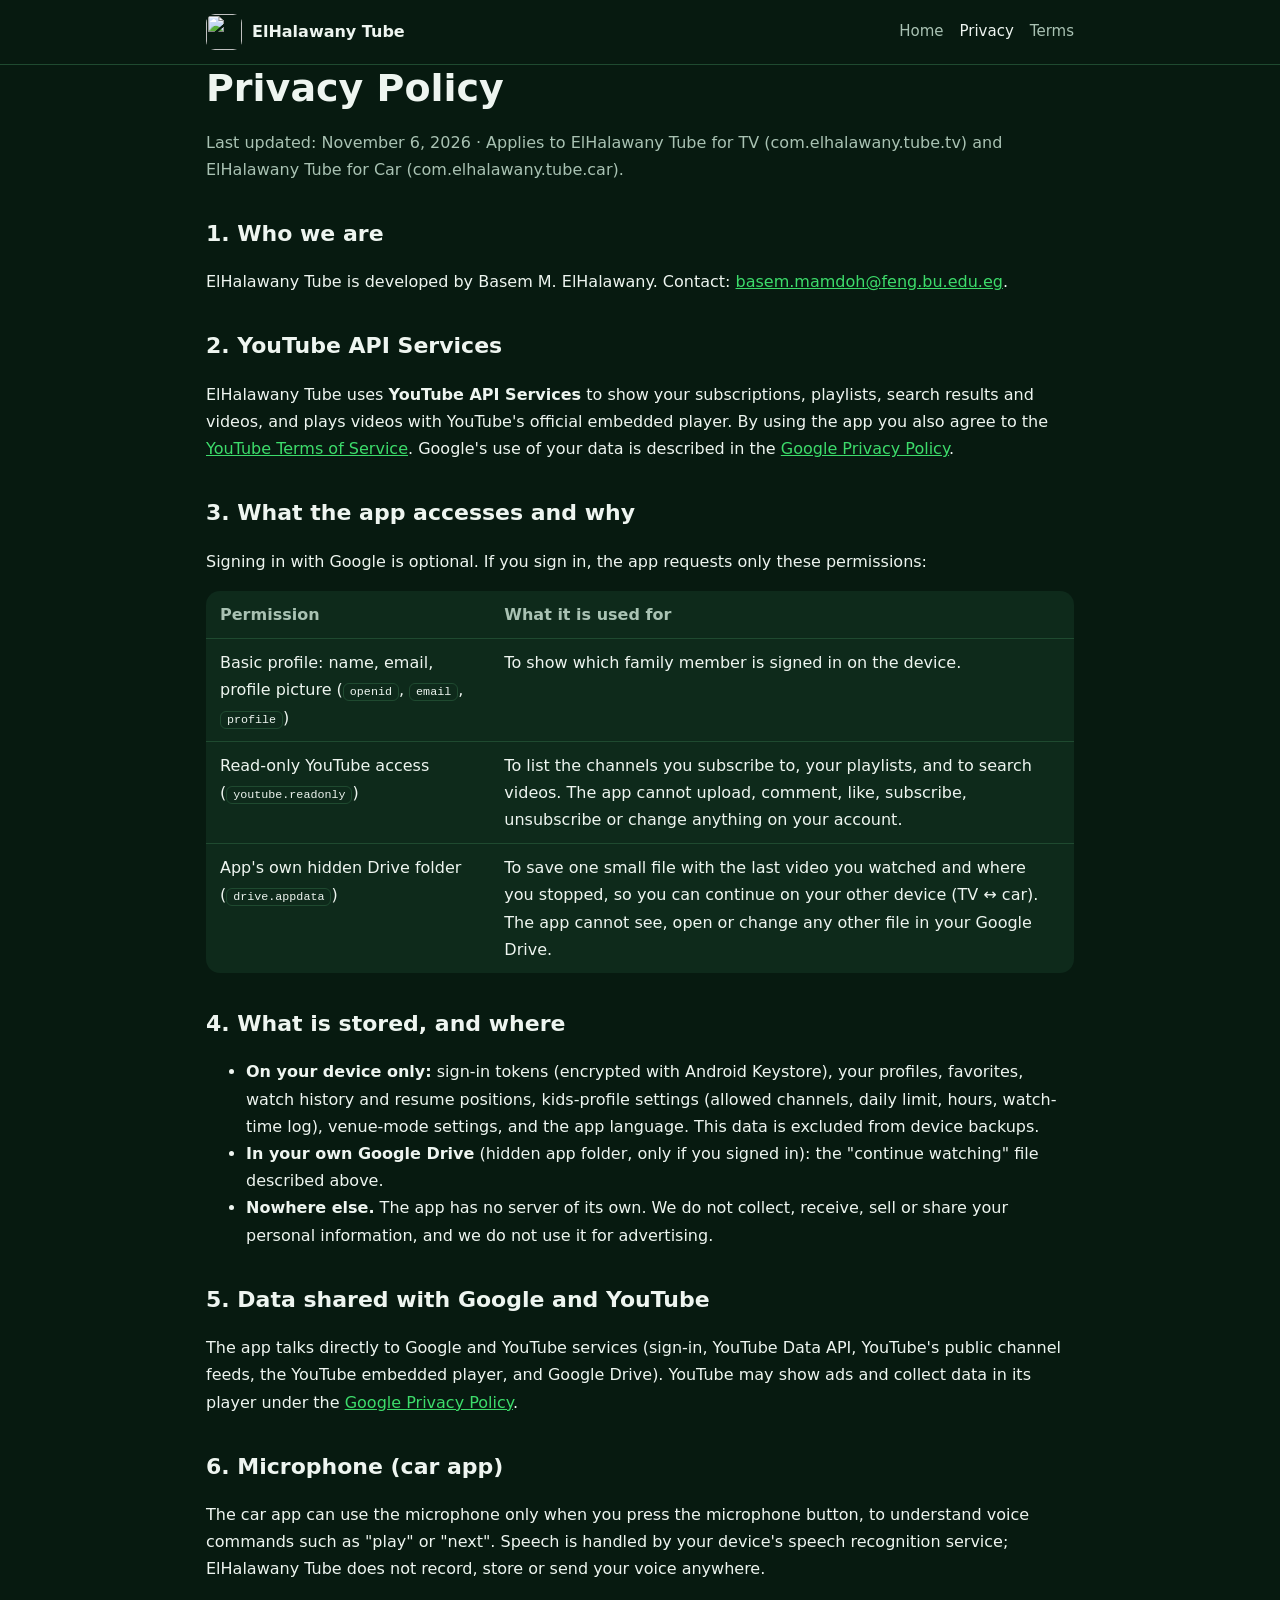
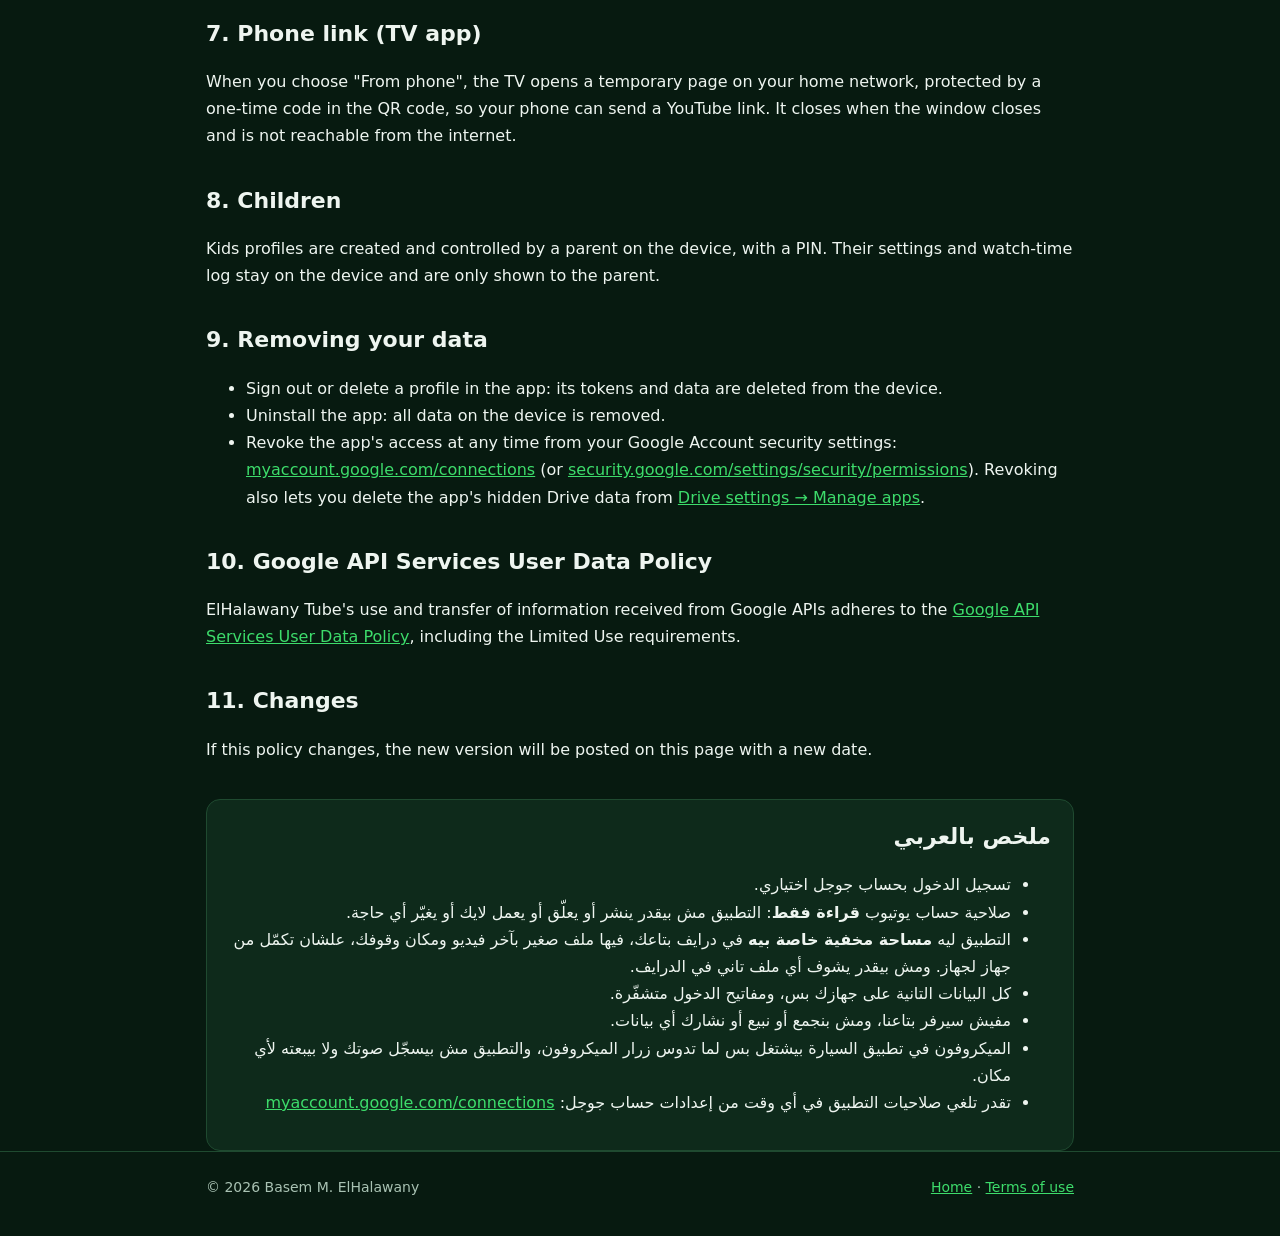
==== privacy.html @ 61d50ac4 "Add files via upload" ====
<!doctype html>
<html lang="en">
<head>
<meta charset="utf-8">
<meta name="viewport" content="width=device-width, initial-scale=1">
<title>Privacy Policy - ElHalawany Tube</title>
<link rel="icon" href="images/logo.png">
<link rel="stylesheet" href="style.css">
</head>
<body>
<header>
  <div class="wrap">
    <a class="brand" href="index.html"><img src="images/logo.png" alt="">ElHalawany Tube</a>
    <nav>
      <a href="index.html">Home</a>
      <a href="privacy.html" aria-current="page">Privacy</a>
      <a href="terms.html">Terms</a>
    </nav>
  </div>
</header>

<main class="wrap">
  <h1>Privacy Policy</h1>
  <p class="muted">Last updated: November 6, 2026 · Applies to ElHalawany Tube for TV (com.elhalawany.tube.tv) and ElHalawany Tube for Car (com.elhalawany.tube.car).</p>

  <h2>1. Who we are</h2>
  <p>ElHalawany Tube is developed by Basem M. ElHalawany. Contact: <a href="mailto:basem.mamdoh@feng.bu.edu.eg">basem.mamdoh@feng.bu.edu.eg</a>.</p>

  <h2>2. YouTube API Services</h2>
  <p>ElHalawany Tube uses <b>YouTube API Services</b> to show your subscriptions, playlists, search results and videos, and plays videos with YouTube's official embedded player. By using the app you also agree to the <a href="https://www.youtube.com/t/terms">YouTube Terms of Service</a>. Google's use of your data is described in the <a href="https://policies.google.com/privacy">Google Privacy Policy</a>.</p>

  <h2>3. What the app accesses and why</h2>
  <p>Signing in with Google is optional. If you sign in, the app requests only these permissions:</p>
  <table>
    <tr><th>Permission</th><th>What it is used for</th></tr>
    <tr><td>Basic profile: name, email, profile picture (<code>openid</code>, <code>email</code>, <code>profile</code>)</td><td>To show which family member is signed in on the device.</td></tr>
    <tr><td>Read-only YouTube access (<code>youtube.readonly</code>)</td><td>To list the channels you subscribe to, your playlists, and to search videos. The app cannot upload, comment, like, subscribe, unsubscribe or change anything on your account.</td></tr>
    <tr><td>App's own hidden Drive folder (<code>drive.appdata</code>)</td><td>To save one small file with the last video you watched and where you stopped, so you can continue on your other device (TV ↔ car). The app cannot see, open or change any other file in your Google Drive.</td></tr>
  </table>

  <h2>4. What is stored, and where</h2>
  <ul>
    <li><b>On your device only:</b> sign-in tokens (encrypted with Android Keystore), your profiles, favorites, watch history and resume positions, kids-profile settings (allowed channels, daily limit, hours, watch-time log), venue-mode settings, and the app language. This data is excluded from device backups.</li>
    <li><b>In your own Google Drive</b> (hidden app folder, only if you signed in): the "continue watching" file described above.</li>
    <li><b>Nowhere else.</b> The app has no server of its own. We do not collect, receive, sell or share your personal information, and we do not use it for advertising.</li>
  </ul>

  <h2>5. Data shared with Google and YouTube</h2>
  <p>The app talks directly to Google and YouTube services (sign-in, YouTube Data API, YouTube's public channel feeds, the YouTube embedded player, and Google Drive). YouTube may show ads and collect data in its player under the <a href="https://policies.google.com/privacy">Google Privacy Policy</a>.</p>

  <h2>6. Microphone (car app)</h2>
  <p>The car app can use the microphone only when you press the microphone button, to understand voice commands such as "play" or "next". Speech is handled by your device's speech recognition service; ElHalawany Tube does not record, store or send your voice anywhere.</p>

  <h2>7. Phone link (TV app)</h2>
  <p>When you choose "From phone", the TV opens a temporary page on your home network, protected by a one-time code in the QR code, so your phone can send a YouTube link. It closes when the window closes and is not reachable from the internet.</p>

  <h2>8. Children</h2>
  <p>Kids profiles are created and controlled by a parent on the device, with a PIN. Their settings and watch-time log stay on the device and are only shown to the parent.</p>

  <h2>9. Removing your data</h2>
  <ul>
    <li>Sign out or delete a profile in the app: its tokens and data are deleted from the device.</li>
    <li>Uninstall the app: all data on the device is removed.</li>
    <li>Revoke the app's access at any time from your Google Account security settings: <a href="https://myaccount.google.com/connections">myaccount.google.com/connections</a> (or <a href="https://security.google.com/settings/security/permissions">security.google.com/settings/security/permissions</a>). Revoking also lets you delete the app's hidden Drive data from <a href="https://drive.google.com/drive/settings">Drive settings → Manage apps</a>.</li>
  </ul>

  <h2>10. Google API Services User Data Policy</h2>
  <p>ElHalawany Tube's use and transfer of information received from Google APIs adheres to the <a href="https://developers.google.com/terms/api-services-user-data-policy">Google API Services User Data Policy</a>, including the Limited Use requirements.</p>

  <h2>11. Changes</h2>
  <p>If this policy changes, the new version will be posted on this page with a new date.</p>

  <section class="ar">
    <h2>ملخص بالعربي</h2>
    <ul>
      <li>تسجيل الدخول بحساب جوجل اختياري.</li>
      <li>صلاحية حساب يوتيوب <b>قراءة فقط</b>: التطبيق مش بيقدر ينشر أو يعلّق أو يعمل لايك أو يغيّر أي حاجة.</li>
      <li>التطبيق ليه <b>مساحة مخفية خاصة بيه</b> في درايف بتاعك، فيها ملف صغير بآخر فيديو ومكان وقوفك، علشان تكمّل من جهاز لجهاز. ومش بيقدر يشوف أي ملف تاني في الدرايف.</li>
      <li>كل البيانات التانية على جهازك بس، ومفاتيح الدخول متشفّرة.</li>
      <li>مفيش سيرفر بتاعنا، ومش بنجمع أو نبيع أو نشارك أي بيانات.</li>
      <li>الميكروفون في تطبيق السيارة بيشتغل بس لما تدوس زرار الميكروفون، والتطبيق مش بيسجّل صوتك ولا بيبعته لأي مكان.</li>
      <li>تقدر تلغي صلاحيات التطبيق في أي وقت من إعدادات حساب جوجل: <a href="https://myaccount.google.com/connections">myaccount.google.com/connections</a></li>
    </ul>
  </section>
</main>

<footer>
  <div class="wrap">
    <span>© 2026 Basem M. ElHalawany</span>
    <span><a href="index.html">Home</a> · <a href="terms.html">Terms of use</a></span>
  </div>
</footer>
</body>
</html>
---- style.css ----
:root {
  --bg: #071a10;
  --card: #0e2a1b;
  --line: #1f4a30;
  --text: #eef5f0;
  --muted: #a9c2b3;
  --green: #3ddc6b;
  --blue: #3d8bff;
  --radius: 14px;
}
* { box-sizing: border-box; }
body {
  margin: 0;
  font-family: system-ui, -apple-system, "Segoe UI", Roboto, "Noto Sans Arabic", sans-serif;
  background: var(--bg);
  color: var(--text);
  line-height: 1.7;
}
a { color: var(--green); }
.wrap { max-width: 900px; margin: 0 auto; padding: 0 16px; }
header { border-bottom: 1px solid var(--line); }
header .wrap { display: flex; align-items: center; justify-content: space-between; gap: 12px; height: 64px; }
.brand { display: flex; align-items: center; gap: 10px; color: var(--text); text-decoration: none; font-weight: 700; }
.brand img { width: 36px; height: 36px; border-radius: 9px; }
nav { display: flex; gap: 16px; font-size: 15px; }
nav a { color: var(--muted); text-decoration: none; }
nav a:hover, nav a[aria-current="page"] { color: var(--text); }
main { padding: 32px 0 48px; }
h1 { font-size: clamp(28px, 4vw, 38px); line-height: 1.25; margin: 0 0 12px; }
h2 { font-size: 22px; margin: 32px 0 8px; }
h3 { font-size: 17px; margin: 20px 0 6px; }
.muted { color: var(--muted); }
.hero img { width: 100%; height: auto; border-radius: var(--radius); border: 1px solid var(--line); display: block; margin: 20px 0; }
.grid { display: grid; grid-template-columns: repeat(2, 1fr); gap: 14px; margin-top: 16px; }
.card { background: var(--card); border: 1px solid var(--line); border-radius: var(--radius); padding: 18px; }
.card h3 { margin-top: 0; }
.card p { margin: 0; color: var(--muted); }
table { width: 100%; border-collapse: collapse; margin: 12px 0; background: var(--card); border-radius: var(--radius); overflow: hidden; }
th, td { padding: 10px 14px; border-bottom: 1px solid var(--line); text-align: start; vertical-align: top; }
th { color: var(--muted); font-weight: 600; }
tr:last-child td { border-bottom: none; }
code { background: var(--card); border: 1px solid var(--line); border-radius: 6px; padding: 1px 6px; font-size: .9em; }
.ar { direction: rtl; text-align: right; background: var(--card); border: 1px solid var(--line); border-radius: var(--radius); padding: 18px 22px; margin-top: 36px; }
.ar h2 { margin-top: 0; }
footer { border-top: 1px solid var(--line); padding: 24px 0 36px; color: var(--muted); font-size: 14px; }
footer .wrap { display: flex; flex-wrap: wrap; gap: 8px 18px; justify-content: space-between; }
@media (max-width: 640px) {
  .grid { grid-template-columns: 1fr; }
  nav { gap: 12px; font-size: 14px; }
  header .wrap { height: auto; padding-top: 10px; padding-bottom: 10px; flex-wrap: wrap; }
}
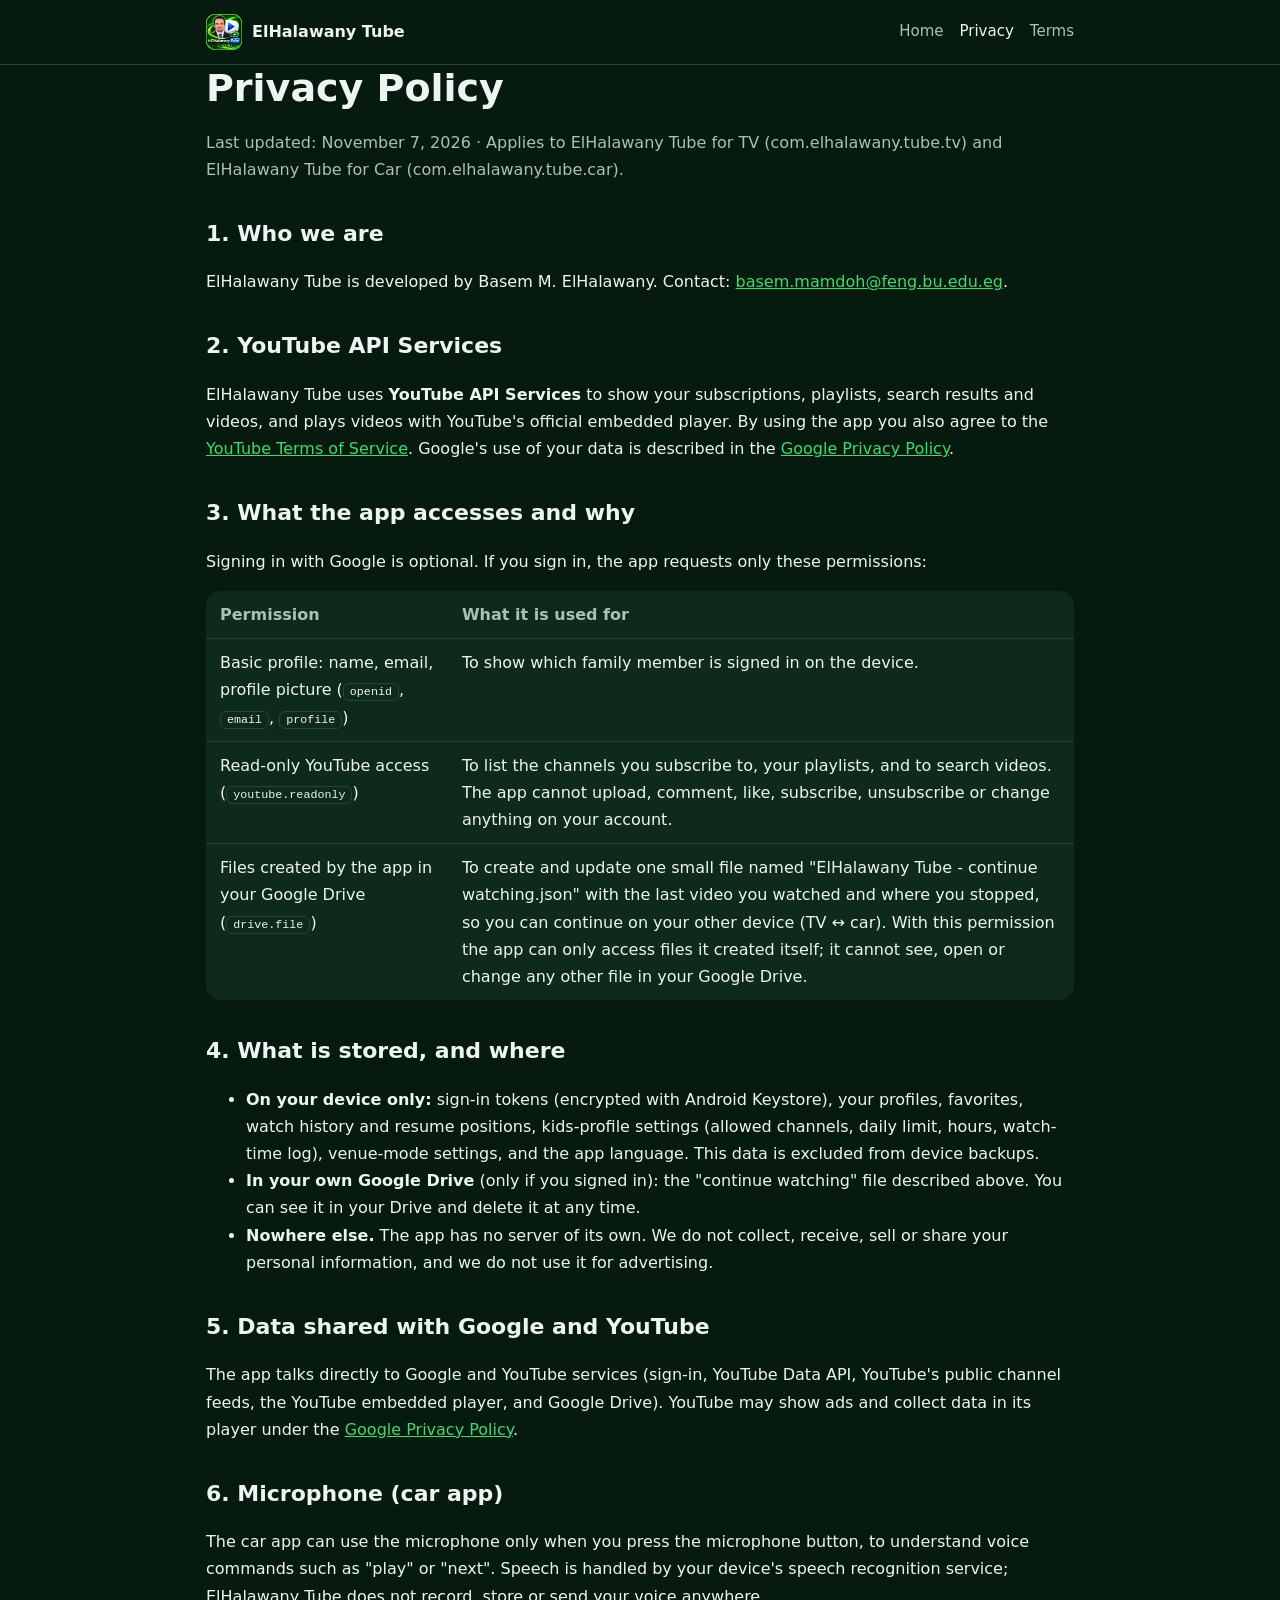
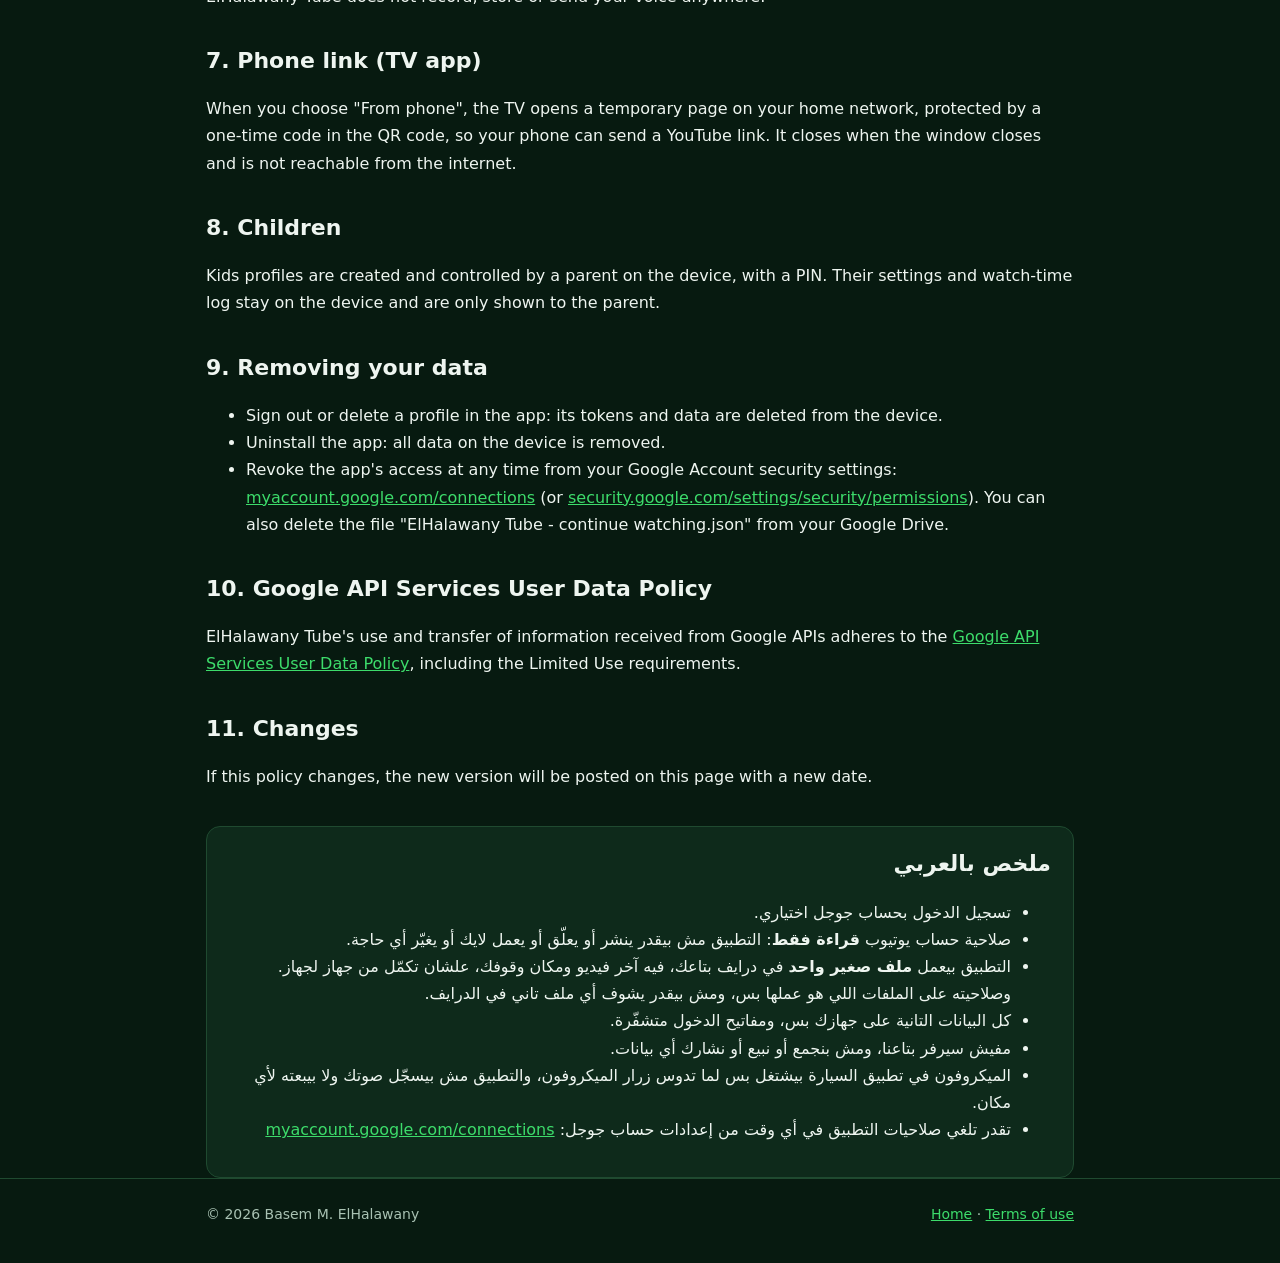
==== commit 6d9140cc: "Add files via upload" ====
--- a/privacy.html
+++ b/privacy.html
@@ -21,7 +21,7 @@
 
 <main class="wrap">
   <h1>Privacy Policy</h1>
-  <p class="muted">Last updated: November 6, 2026 · Applies to ElHalawany Tube for TV (com.elhalawany.tube.tv) and ElHalawany Tube for Car (com.elhalawany.tube.car).</p>
+  <p class="muted">Last updated: November 7, 2026 · Applies to ElHalawany Tube for TV (com.elhalawany.tube.tv) and ElHalawany Tube for Car (com.elhalawany.tube.car).</p>
 
   <h2>1. Who we are</h2>
   <p>ElHalawany Tube is developed by Basem M. ElHalawany. Contact: <a href="mailto:basem.mamdoh@feng.bu.edu.eg">basem.mamdoh@feng.bu.edu.eg</a>.</p>
@@ -35,13 +35,13 @@
     <tr><th>Permission</th><th>What it is used for</th></tr>
     <tr><td>Basic profile: name, email, profile picture (<code>openid</code>, <code>email</code>, <code>profile</code>)</td><td>To show which family member is signed in on the device.</td></tr>
     <tr><td>Read-only YouTube access (<code>youtube.readonly</code>)</td><td>To list the channels you subscribe to, your playlists, and to search videos. The app cannot upload, comment, like, subscribe, unsubscribe or change anything on your account.</td></tr>
-    <tr><td>App's own hidden Drive folder (<code>drive.appdata</code>)</td><td>To save one small file with the last video you watched and where you stopped, so you can continue on your other device (TV ↔ car). The app cannot see, open or change any other file in your Google Drive.</td></tr>
+    <tr><td>Files created by the app in your Google Drive (<code>drive.file</code>)</td><td>To create and update one small file named "ElHalawany Tube - continue watching.json" with the last video you watched and where you stopped, so you can continue on your other device (TV &harr; car). With this permission the app can only access files it created itself; it cannot see, open or change any other file in your Google Drive.</td></tr>
   </table>
 
   <h2>4. What is stored, and where</h2>
   <ul>
     <li><b>On your device only:</b> sign-in tokens (encrypted with Android Keystore), your profiles, favorites, watch history and resume positions, kids-profile settings (allowed channels, daily limit, hours, watch-time log), venue-mode settings, and the app language. This data is excluded from device backups.</li>
-    <li><b>In your own Google Drive</b> (hidden app folder, only if you signed in): the "continue watching" file described above.</li>
+    <li><b>In your own Google Drive</b> (only if you signed in): the "continue watching" file described above. You can see it in your Drive and delete it at any time.</li>
     <li><b>Nowhere else.</b> The app has no server of its own. We do not collect, receive, sell or share your personal information, and we do not use it for advertising.</li>
   </ul>
 
@@ -61,7 +61,7 @@
   <ul>
     <li>Sign out or delete a profile in the app: its tokens and data are deleted from the device.</li>
     <li>Uninstall the app: all data on the device is removed.</li>
-    <li>Revoke the app's access at any time from your Google Account security settings: <a href="https://myaccount.google.com/connections">myaccount.google.com/connections</a> (or <a href="https://security.google.com/settings/security/permissions">security.google.com/settings/security/permissions</a>). Revoking also lets you delete the app's hidden Drive data from <a href="https://drive.google.com/drive/settings">Drive settings → Manage apps</a>.</li>
+    <li>Revoke the app's access at any time from your Google Account security settings: <a href="https://myaccount.google.com/connections">myaccount.google.com/connections</a> (or <a href="https://security.google.com/settings/security/permissions">security.google.com/settings/security/permissions</a>). You can also delete the file "ElHalawany Tube - continue watching.json" from your Google Drive.</li>
   </ul>
 
   <h2>10. Google API Services User Data Policy</h2>
@@ -75,7 +75,7 @@
     <ul>
       <li>تسجيل الدخول بحساب جوجل اختياري.</li>
       <li>صلاحية حساب يوتيوب <b>قراءة فقط</b>: التطبيق مش بيقدر ينشر أو يعلّق أو يعمل لايك أو يغيّر أي حاجة.</li>
-      <li>التطبيق ليه <b>مساحة مخفية خاصة بيه</b> في درايف بتاعك، فيها ملف صغير بآخر فيديو ومكان وقوفك، علشان تكمّل من جهاز لجهاز. ومش بيقدر يشوف أي ملف تاني في الدرايف.</li>
+      <li>التطبيق بيعمل <b>ملف صغير واحد</b> في درايف بتاعك، فيه آخر فيديو ومكان وقوفك، علشان تكمّل من جهاز لجهاز. وصلاحيته على الملفات اللي هو عملها بس، ومش بيقدر يشوف أي ملف تاني في الدرايف.</li>
       <li>كل البيانات التانية على جهازك بس، ومفاتيح الدخول متشفّرة.</li>
       <li>مفيش سيرفر بتاعنا، ومش بنجمع أو نبيع أو نشارك أي بيانات.</li>
       <li>الميكروفون في تطبيق السيارة بيشتغل بس لما تدوس زرار الميكروفون، والتطبيق مش بيسجّل صوتك ولا بيبعته لأي مكان.</li>
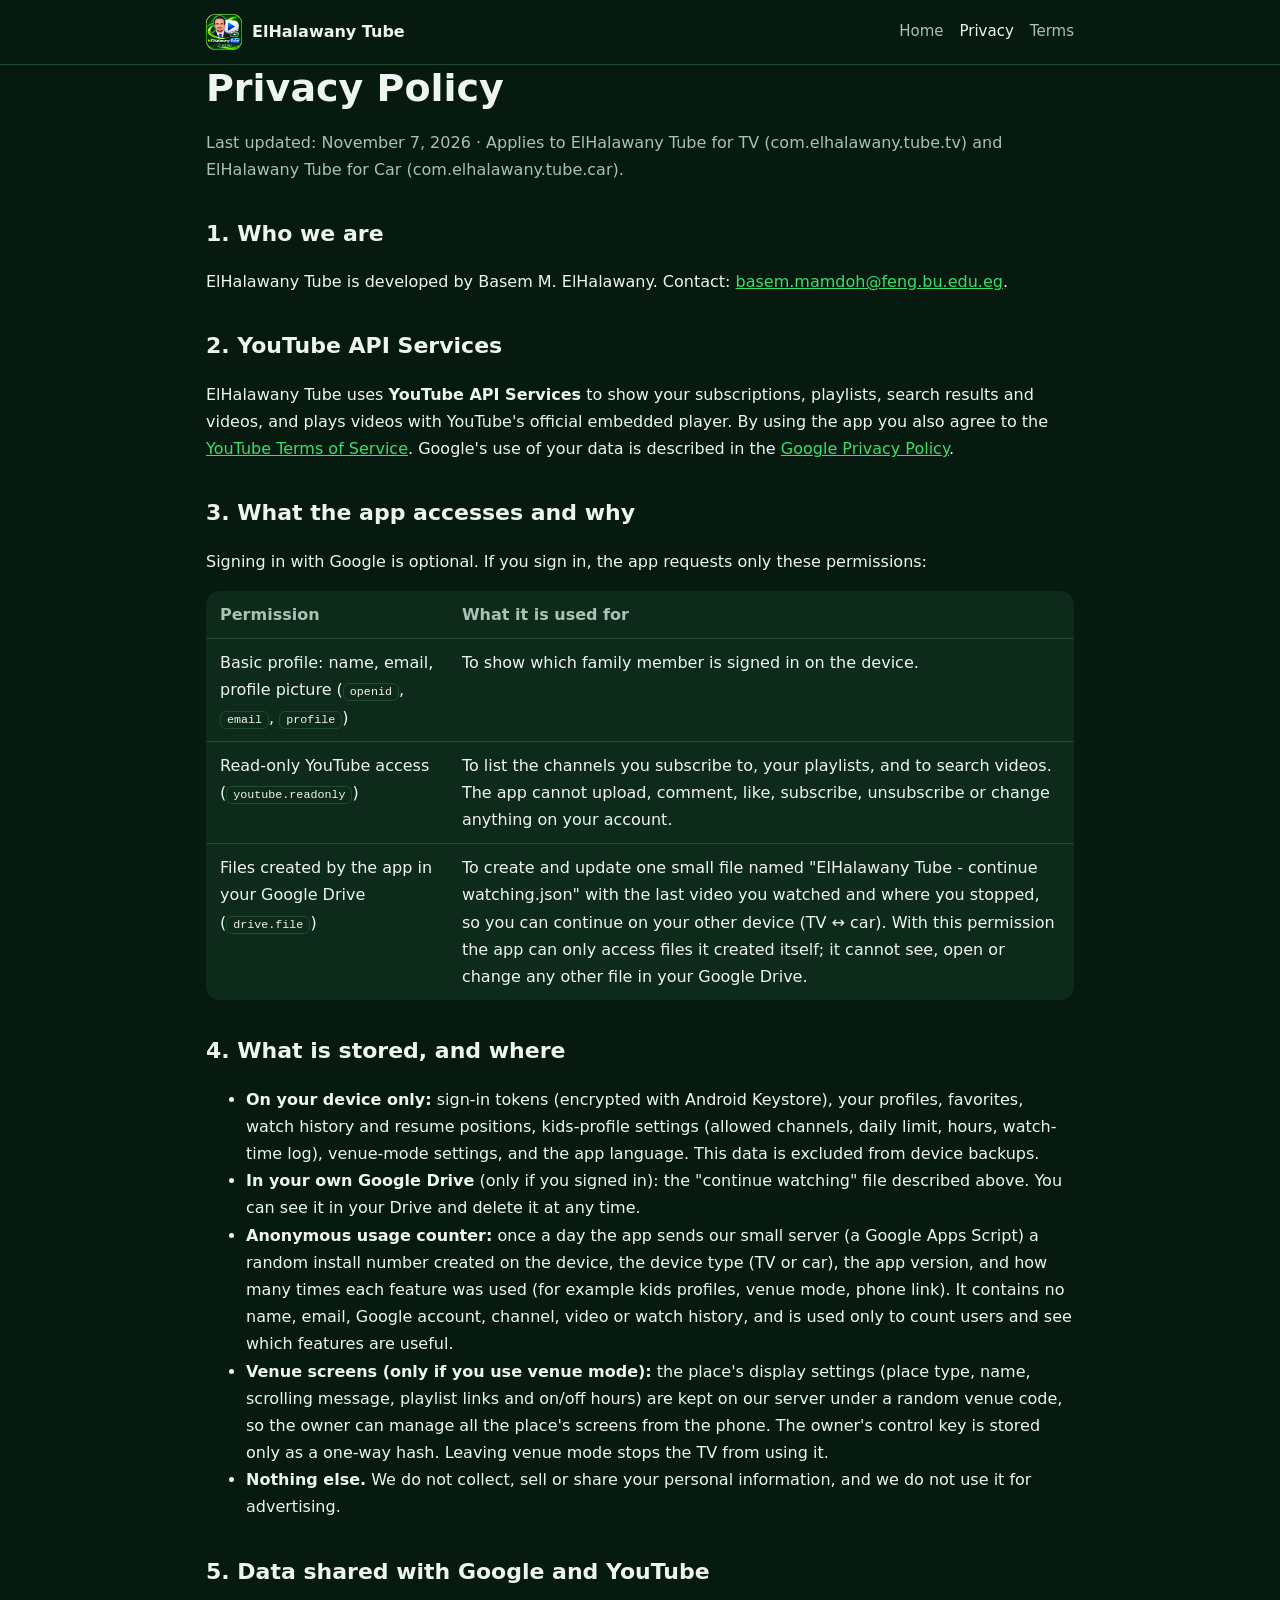
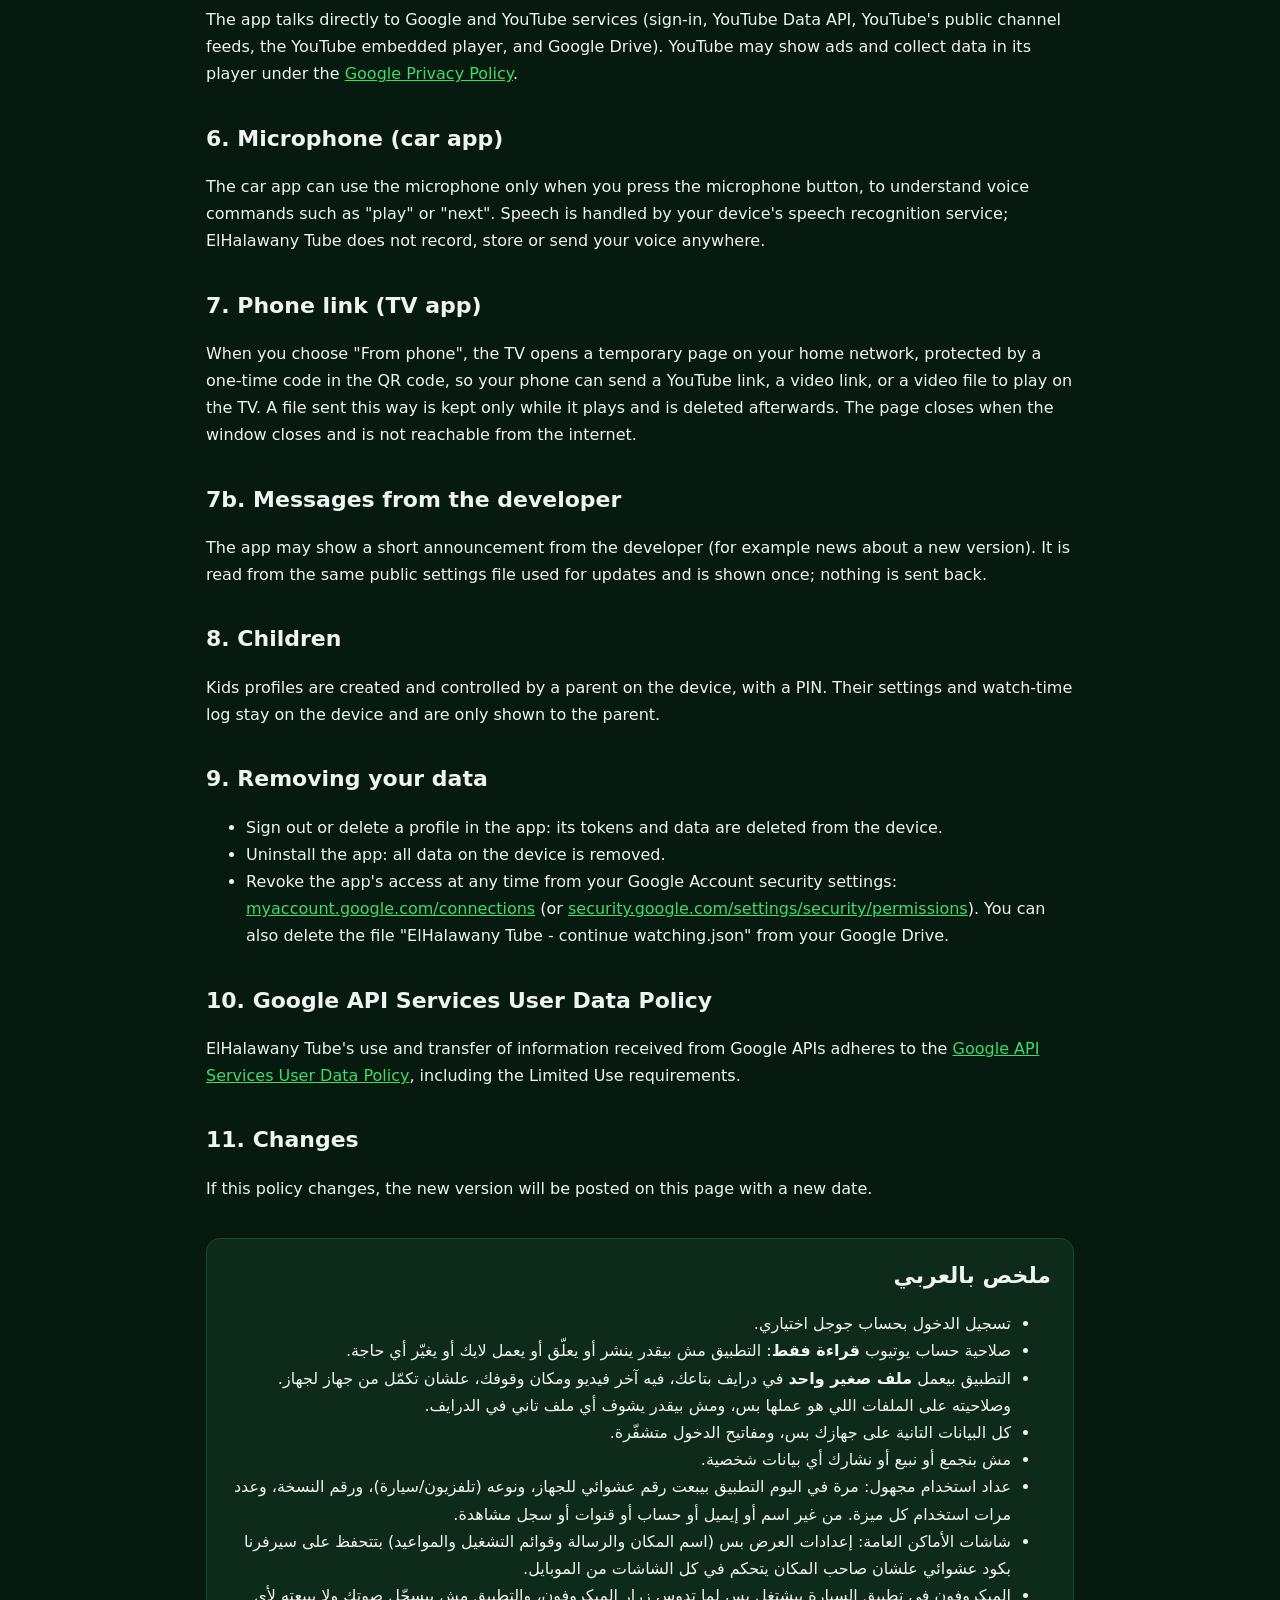
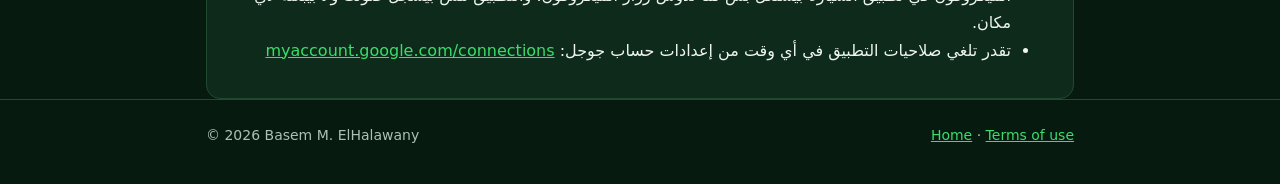
==== commit 1547177c: "Add files via upload" ====
--- a/privacy.html
+++ b/privacy.html
@@ -1,94 +1,101 @@
-<!doctype html>
-<html lang="en">
-<head>
-<meta charset="utf-8">
-<meta name="viewport" content="width=device-width, initial-scale=1">
-<title>Privacy Policy - ElHalawany Tube</title>
-<link rel="icon" href="images/logo.png">
-<link rel="stylesheet" href="style.css">
-</head>
-<body>
-<header>
-  <div class="wrap">
-    <a class="brand" href="index.html"><img src="images/logo.png" alt="">ElHalawany Tube</a>
-    <nav>
-      <a href="index.html">Home</a>
-      <a href="privacy.html" aria-current="page">Privacy</a>
-      <a href="terms.html">Terms</a>
-    </nav>
-  </div>
-</header>
-
-<main class="wrap">
-  <h1>Privacy Policy</h1>
-  <p class="muted">Last updated: November 7, 2026 · Applies to ElHalawany Tube for TV (com.elhalawany.tube.tv) and ElHalawany Tube for Car (com.elhalawany.tube.car).</p>
-
-  <h2>1. Who we are</h2>
-  <p>ElHalawany Tube is developed by Basem M. ElHalawany. Contact: <a href="mailto:basem.mamdoh@feng.bu.edu.eg">basem.mamdoh@feng.bu.edu.eg</a>.</p>
-
-  <h2>2. YouTube API Services</h2>
-  <p>ElHalawany Tube uses <b>YouTube API Services</b> to show your subscriptions, playlists, search results and videos, and plays videos with YouTube's official embedded player. By using the app you also agree to the <a href="https://www.youtube.com/t/terms">YouTube Terms of Service</a>. Google's use of your data is described in the <a href="https://policies.google.com/privacy">Google Privacy Policy</a>.</p>
-
-  <h2>3. What the app accesses and why</h2>
-  <p>Signing in with Google is optional. If you sign in, the app requests only these permissions:</p>
-  <table>
-    <tr><th>Permission</th><th>What it is used for</th></tr>
-    <tr><td>Basic profile: name, email, profile picture (<code>openid</code>, <code>email</code>, <code>profile</code>)</td><td>To show which family member is signed in on the device.</td></tr>
-    <tr><td>Read-only YouTube access (<code>youtube.readonly</code>)</td><td>To list the channels you subscribe to, your playlists, and to search videos. The app cannot upload, comment, like, subscribe, unsubscribe or change anything on your account.</td></tr>
-    <tr><td>Files created by the app in your Google Drive (<code>drive.file</code>)</td><td>To create and update one small file named "ElHalawany Tube - continue watching.json" with the last video you watched and where you stopped, so you can continue on your other device (TV &harr; car). With this permission the app can only access files it created itself; it cannot see, open or change any other file in your Google Drive.</td></tr>
-  </table>
-
-  <h2>4. What is stored, and where</h2>
-  <ul>
-    <li><b>On your device only:</b> sign-in tokens (encrypted with Android Keystore), your profiles, favorites, watch history and resume positions, kids-profile settings (allowed channels, daily limit, hours, watch-time log), venue-mode settings, and the app language. This data is excluded from device backups.</li>
-    <li><b>In your own Google Drive</b> (only if you signed in): the "continue watching" file described above. You can see it in your Drive and delete it at any time.</li>
-    <li><b>Nowhere else.</b> The app has no server of its own. We do not collect, receive, sell or share your personal information, and we do not use it for advertising.</li>
-  </ul>
-
-  <h2>5. Data shared with Google and YouTube</h2>
-  <p>The app talks directly to Google and YouTube services (sign-in, YouTube Data API, YouTube's public channel feeds, the YouTube embedded player, and Google Drive). YouTube may show ads and collect data in its player under the <a href="https://policies.google.com/privacy">Google Privacy Policy</a>.</p>
-
-  <h2>6. Microphone (car app)</h2>
-  <p>The car app can use the microphone only when you press the microphone button, to understand voice commands such as "play" or "next". Speech is handled by your device's speech recognition service; ElHalawany Tube does not record, store or send your voice anywhere.</p>
-
-  <h2>7. Phone link (TV app)</h2>
-  <p>When you choose "From phone", the TV opens a temporary page on your home network, protected by a one-time code in the QR code, so your phone can send a YouTube link. It closes when the window closes and is not reachable from the internet.</p>
-
-  <h2>8. Children</h2>
-  <p>Kids profiles are created and controlled by a parent on the device, with a PIN. Their settings and watch-time log stay on the device and are only shown to the parent.</p>
-
-  <h2>9. Removing your data</h2>
-  <ul>
-    <li>Sign out or delete a profile in the app: its tokens and data are deleted from the device.</li>
-    <li>Uninstall the app: all data on the device is removed.</li>
-    <li>Revoke the app's access at any time from your Google Account security settings: <a href="https://myaccount.google.com/connections">myaccount.google.com/connections</a> (or <a href="https://security.google.com/settings/security/permissions">security.google.com/settings/security/permissions</a>). You can also delete the file "ElHalawany Tube - continue watching.json" from your Google Drive.</li>
-  </ul>
-
-  <h2>10. Google API Services User Data Policy</h2>
-  <p>ElHalawany Tube's use and transfer of information received from Google APIs adheres to the <a href="https://developers.google.com/terms/api-services-user-data-policy">Google API Services User Data Policy</a>, including the Limited Use requirements.</p>
-
-  <h2>11. Changes</h2>
-  <p>If this policy changes, the new version will be posted on this page with a new date.</p>
-
-  <section class="ar">
-    <h2>ملخص بالعربي</h2>
-    <ul>
-      <li>تسجيل الدخول بحساب جوجل اختياري.</li>
-      <li>صلاحية حساب يوتيوب <b>قراءة فقط</b>: التطبيق مش بيقدر ينشر أو يعلّق أو يعمل لايك أو يغيّر أي حاجة.</li>
-      <li>التطبيق بيعمل <b>ملف صغير واحد</b> في درايف بتاعك، فيه آخر فيديو ومكان وقوفك، علشان تكمّل من جهاز لجهاز. وصلاحيته على الملفات اللي هو عملها بس، ومش بيقدر يشوف أي ملف تاني في الدرايف.</li>
-      <li>كل البيانات التانية على جهازك بس، ومفاتيح الدخول متشفّرة.</li>
-      <li>مفيش سيرفر بتاعنا، ومش بنجمع أو نبيع أو نشارك أي بيانات.</li>
-      <li>الميكروفون في تطبيق السيارة بيشتغل بس لما تدوس زرار الميكروفون، والتطبيق مش بيسجّل صوتك ولا بيبعته لأي مكان.</li>
-      <li>تقدر تلغي صلاحيات التطبيق في أي وقت من إعدادات حساب جوجل: <a href="https://myaccount.google.com/connections">myaccount.google.com/connections</a></li>
-    </ul>
-  </section>
-</main>
-
-<footer>
-  <div class="wrap">
-    <span>© 2026 Basem M. ElHalawany</span>
-    <span><a href="index.html">Home</a> · <a href="terms.html">Terms of use</a></span>
-  </div>
-</footer>
-</body>
-</html>
+<!doctype html>
+<html lang="en">
+<head>
+<meta charset="utf-8">
+<meta name="viewport" content="width=device-width, initial-scale=1">
+<title>Privacy Policy - ElHalawany Tube</title>
+<link rel="icon" href="images/logo.png">
+<link rel="stylesheet" href="style.css">
+</head>
+<body>
+<header>
+  <div class="wrap">
+    <a class="brand" href="index.html"><img src="images/logo.png" alt="">ElHalawany Tube</a>
+    <nav>
+      <a href="index.html">Home</a>
+      <a href="privacy.html" aria-current="page">Privacy</a>
+      <a href="terms.html">Terms</a>
+    </nav>
+  </div>
+</header>
+
+<main class="wrap">
+  <h1>Privacy Policy</h1>
+  <p class="muted">Last updated: November 7, 2026 · Applies to ElHalawany Tube for TV (com.elhalawany.tube.tv) and ElHalawany Tube for Car (com.elhalawany.tube.car).</p>
+
+  <h2>1. Who we are</h2>
+  <p>ElHalawany Tube is developed by Basem M. ElHalawany. Contact: <a href="mailto:basem.mamdoh@feng.bu.edu.eg">basem.mamdoh@feng.bu.edu.eg</a>.</p>
+
+  <h2>2. YouTube API Services</h2>
+  <p>ElHalawany Tube uses <b>YouTube API Services</b> to show your subscriptions, playlists, search results and videos, and plays videos with YouTube's official embedded player. By using the app you also agree to the <a href="https://www.youtube.com/t/terms">YouTube Terms of Service</a>. Google's use of your data is described in the <a href="https://policies.google.com/privacy">Google Privacy Policy</a>.</p>
+
+  <h2>3. What the app accesses and why</h2>
+  <p>Signing in with Google is optional. If you sign in, the app requests only these permissions:</p>
+  <table>
+    <tr><th>Permission</th><th>What it is used for</th></tr>
+    <tr><td>Basic profile: name, email, profile picture (<code>openid</code>, <code>email</code>, <code>profile</code>)</td><td>To show which family member is signed in on the device.</td></tr>
+    <tr><td>Read-only YouTube access (<code>youtube.readonly</code>)</td><td>To list the channels you subscribe to, your playlists, and to search videos. The app cannot upload, comment, like, subscribe, unsubscribe or change anything on your account.</td></tr>
+    <tr><td>Files created by the app in your Google Drive (<code>drive.file</code>)</td><td>To create and update one small file named "ElHalawany Tube - continue watching.json" with the last video you watched and where you stopped, so you can continue on your other device (TV &harr; car). With this permission the app can only access files it created itself; it cannot see, open or change any other file in your Google Drive.</td></tr>
+  </table>
+
+  <h2>4. What is stored, and where</h2>
+  <ul>
+    <li><b>On your device only:</b> sign-in tokens (encrypted with Android Keystore), your profiles, favorites, watch history and resume positions, kids-profile settings (allowed channels, daily limit, hours, watch-time log), venue-mode settings, and the app language. This data is excluded from device backups.</li>
+    <li><b>In your own Google Drive</b> (only if you signed in): the "continue watching" file described above. You can see it in your Drive and delete it at any time.</li>
+    <li><b>Anonymous usage counter:</b> once a day the app sends our small server (a Google Apps Script) a random install number created on the device, the device type (TV or car), the app version, and how many times each feature was used (for example kids profiles, venue mode, phone link). It contains no name, email, Google account, channel, video or watch history, and is used only to count users and see which features are useful.</li>
+    <li><b>Venue screens (only if you use venue mode):</b> the place's display settings (place type, name, scrolling message, playlist links and on/off hours) are kept on our server under a random venue code, so the owner can manage all the place's screens from the phone. The owner's control key is stored only as a one-way hash. Leaving venue mode stops the TV from using it.</li>
+    <li><b>Nothing else.</b> We do not collect, sell or share your personal information, and we do not use it for advertising.</li>
+  </ul>
+
+  <h2>5. Data shared with Google and YouTube</h2>
+  <p>The app talks directly to Google and YouTube services (sign-in, YouTube Data API, YouTube's public channel feeds, the YouTube embedded player, and Google Drive). YouTube may show ads and collect data in its player under the <a href="https://policies.google.com/privacy">Google Privacy Policy</a>.</p>
+
+  <h2>6. Microphone (car app)</h2>
+  <p>The car app can use the microphone only when you press the microphone button, to understand voice commands such as "play" or "next". Speech is handled by your device's speech recognition service; ElHalawany Tube does not record, store or send your voice anywhere.</p>
+
+  <h2>7. Phone link (TV app)</h2>
+  <p>When you choose "From phone", the TV opens a temporary page on your home network, protected by a one-time code in the QR code, so your phone can send a YouTube link, a video link, or a video file to play on the TV. A file sent this way is kept only while it plays and is deleted afterwards. The page closes when the window closes and is not reachable from the internet.</p>
+
+  <h2>7b. Messages from the developer</h2>
+  <p>The app may show a short announcement from the developer (for example news about a new version). It is read from the same public settings file used for updates and is shown once; nothing is sent back.</p>
+
+  <h2>8. Children</h2>
+  <p>Kids profiles are created and controlled by a parent on the device, with a PIN. Their settings and watch-time log stay on the device and are only shown to the parent.</p>
+
+  <h2>9. Removing your data</h2>
+  <ul>
+    <li>Sign out or delete a profile in the app: its tokens and data are deleted from the device.</li>
+    <li>Uninstall the app: all data on the device is removed.</li>
+    <li>Revoke the app's access at any time from your Google Account security settings: <a href="https://myaccount.google.com/connections">myaccount.google.com/connections</a> (or <a href="https://security.google.com/settings/security/permissions">security.google.com/settings/security/permissions</a>). You can also delete the file "ElHalawany Tube - continue watching.json" from your Google Drive.</li>
+  </ul>
+
+  <h2>10. Google API Services User Data Policy</h2>
+  <p>ElHalawany Tube's use and transfer of information received from Google APIs adheres to the <a href="https://developers.google.com/terms/api-services-user-data-policy">Google API Services User Data Policy</a>, including the Limited Use requirements.</p>
+
+  <h2>11. Changes</h2>
+  <p>If this policy changes, the new version will be posted on this page with a new date.</p>
+
+  <section class="ar">
+    <h2>ملخص بالعربي</h2>
+    <ul>
+      <li>تسجيل الدخول بحساب جوجل اختياري.</li>
+      <li>صلاحية حساب يوتيوب <b>قراءة فقط</b>: التطبيق مش بيقدر ينشر أو يعلّق أو يعمل لايك أو يغيّر أي حاجة.</li>
+      <li>التطبيق بيعمل <b>ملف صغير واحد</b> في درايف بتاعك، فيه آخر فيديو ومكان وقوفك، علشان تكمّل من جهاز لجهاز. وصلاحيته على الملفات اللي هو عملها بس، ومش بيقدر يشوف أي ملف تاني في الدرايف.</li>
+      <li>كل البيانات التانية على جهازك بس، ومفاتيح الدخول متشفّرة.</li>
+      <li>مش بنجمع أو نبيع أو نشارك أي بيانات شخصية.</li>
+      <li>عداد استخدام مجهول: مرة في اليوم التطبيق بيبعت رقم عشوائي للجهاز، ونوعه (تلفزيون/سيارة)، ورقم النسخة، وعدد مرات استخدام كل ميزة. من غير اسم أو إيميل أو حساب أو قنوات أو سجل مشاهدة.</li>
+      <li>شاشات الأماكن العامة: إعدادات العرض بس (اسم المكان والرسالة وقوائم التشغيل والمواعيد) بتتحفظ على سيرفرنا بكود عشوائي علشان صاحب المكان يتحكم في كل الشاشات من الموبايل.</li>
+      <li>الميكروفون في تطبيق السيارة بيشتغل بس لما تدوس زرار الميكروفون، والتطبيق مش بيسجّل صوتك ولا بيبعته لأي مكان.</li>
+      <li>تقدر تلغي صلاحيات التطبيق في أي وقت من إعدادات حساب جوجل: <a href="https://myaccount.google.com/connections">myaccount.google.com/connections</a></li>
+    </ul>
+  </section>
+</main>
+
+<footer>
+  <div class="wrap">
+    <span>© 2026 Basem M. ElHalawany</span>
+    <span><a href="index.html">Home</a> · <a href="terms.html">Terms of use</a></span>
+  </div>
+</footer>
+</body>
+</html>
